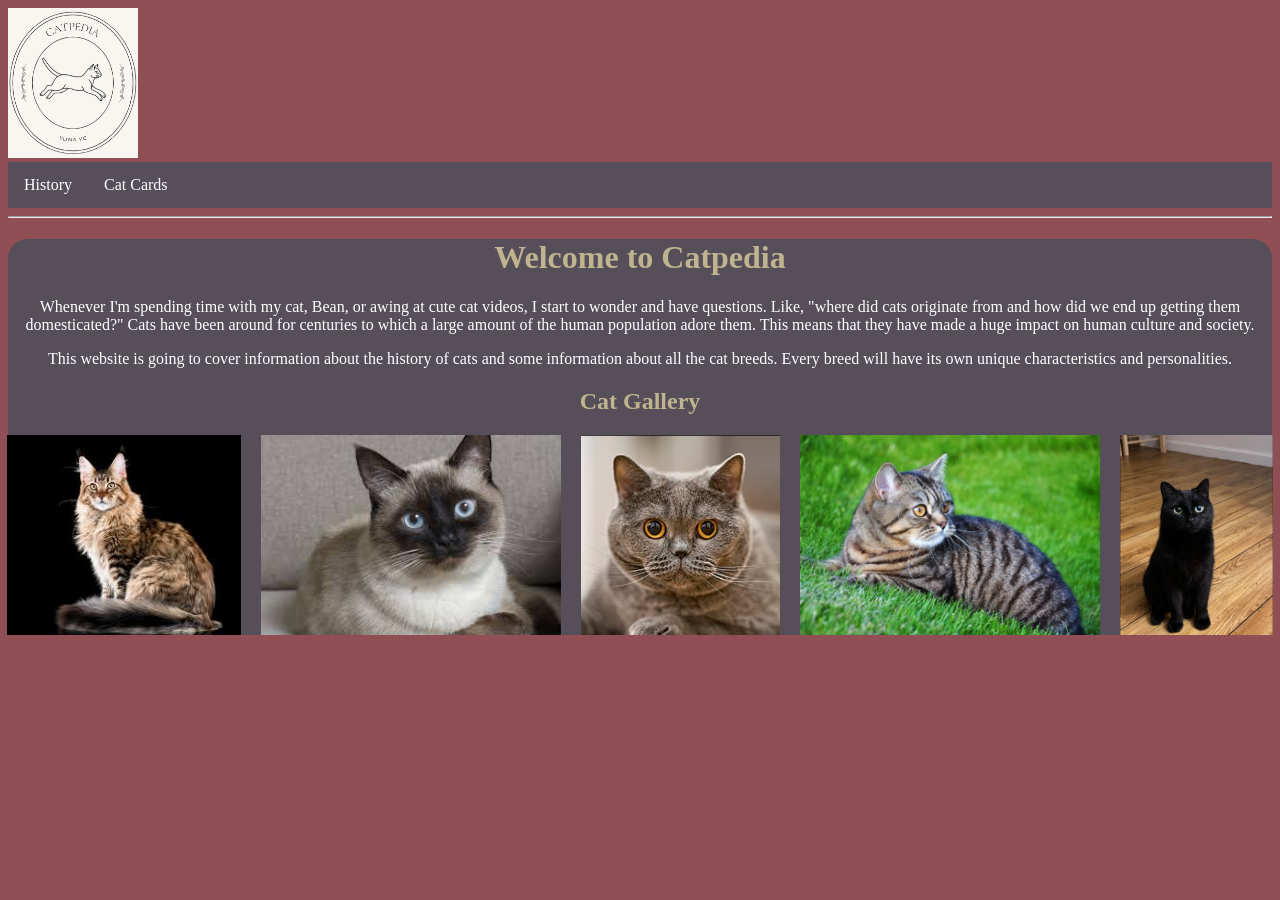
==== index.html @ 2dae17d2 "Add files via upload" ====
<!DOCTYPE html>
<html lang="en">
<head>
    <meta charset="UTF-8">
    <meta name="viewport" content="width=device-width, initial-scale=1.0">
    <title>Catpedia</title>
    <link href="css/styles.css" rel="stylesheet">
</head>
<body>
<header>
    <a href="index.html"><img src="images/logo.png" alt="Home" style="width:130px;height:150px;"></a>
    <nav class="primary-navigation">
        <ul>
            <li><a href="history.html">History</a></li>
            <li><a href="breeds.html">Cat Cards</a></li>
        </ul>
    </nav>
</header>

<hr>
<main>
<h1>Welcome to Catpedia</h1>
<p>Whenever I'm spending time with my cat, Bean, or awing at cute cat videos, I start to wonder and have questions. Like, "where did cats originate from and how did we end up getting them domesticated?" Cats have been around for centuries to which a large amount of the human population adore them. This means that they have made a huge impact on human culture and society.</p>
<p>This website is going to cover information about the history of cats and some information about all the cat breeds. Every breed will have its own unique characteristics and personalities.</p>
<h2>Cat Gallery</h2>
<div class="gallery">
    <img src="images/mainecoon.jpg" alt="cat1" width="300" height="200">
    <img src="images/siamese.jpg" alt="cat2" width="300" height="200">
    <img src="images/britishshorthair.png" alt="cat3" width="300" height="200">
    <img src="images/tabby.png" alt="cat4" width="300" height="200">
    <img src="images/blackcat.png" alt="cat5" width="200" height="200">
</div>
</main>
</body>
</html>
---- css/styles.css ----
.primary-navigation ul {
    list-style-type: none;
  margin: 0;
  padding: 0;
  overflow: hidden;
  background-color: #564E58;
}

ul li {
  float: left;
}

ul li a {
  display: block;
  color: white;
  text-align: center;
  padding: 14px 16px;
  text-decoration: none;
}

ul li a:hover {
  background-color: #111111;
}
body {
    background-color: #904E55;
}
main {
    background-color: #564E58;
    border-radius: 20px;
}
h1 {
    color: #BFB48F;
    text-align: center;
}
h2 {
    color: #BFB48F;
    text-align: center;
}
p {
    color: white;
    text-align: center;
}
.gallery {
    display: flex;
    gap: 20px;
    justify-content: center;

}
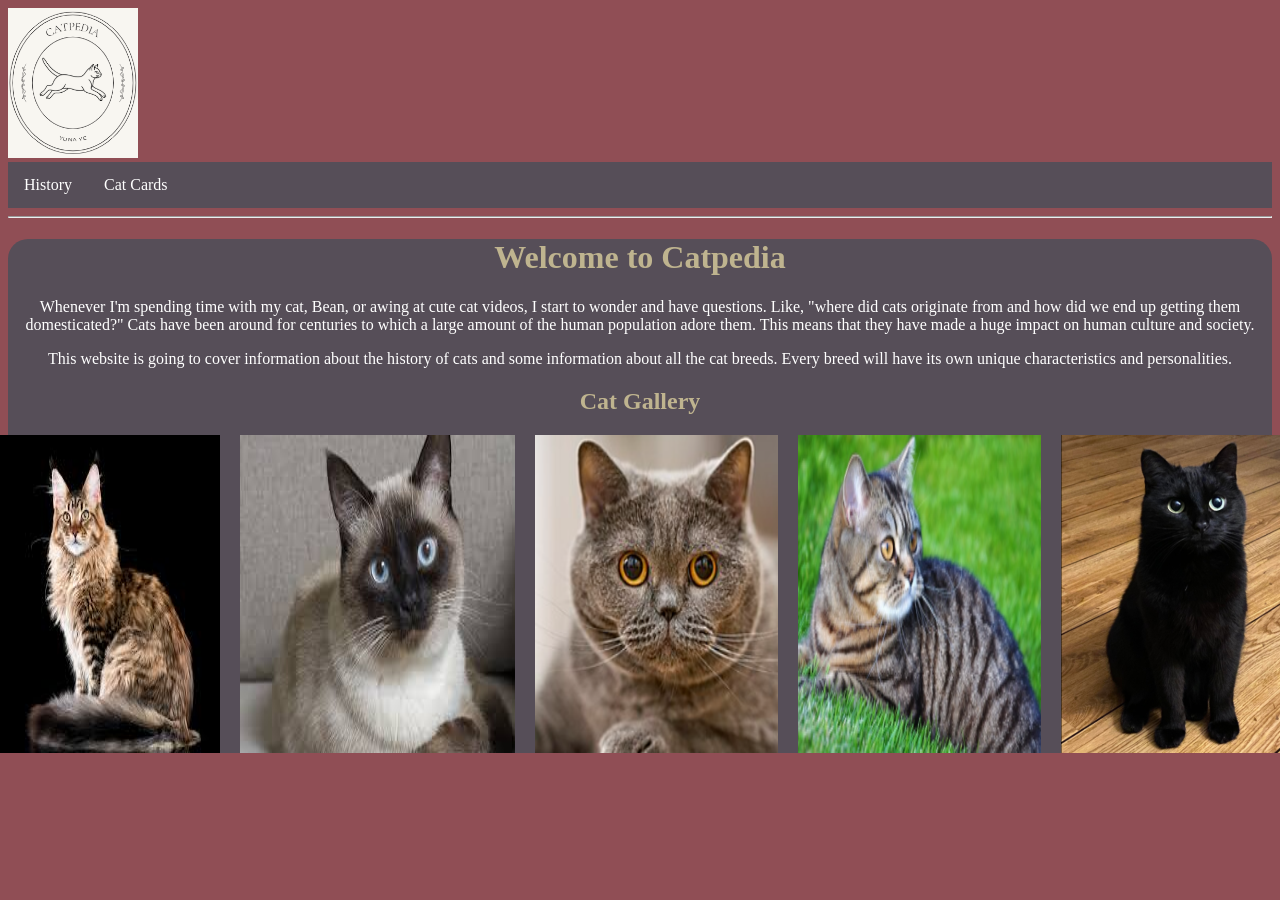
==== commit df65c7ff: "Remove width and height attributes from cat images" ====
--- a/index.html
+++ b/index.html
@@ -24,12 +24,12 @@
 <p>This website is going to cover information about the history of cats and some information about all the cat breeds. Every breed will have its own unique characteristics and personalities.</p>
 <h2>Cat Gallery</h2>
 <div class="gallery">
-    <img src="images/mainecoon.jpg" alt="cat1" width="300" height="200">
-    <img src="images/siamese.jpg" alt="cat2" width="300" height="200">
-    <img src="images/britishshorthair.png" alt="cat3" width="300" height="200">
-    <img src="images/tabby.png" alt="cat4" width="300" height="200">
-    <img src="images/blackcat.png" alt="cat5" width="200" height="200">
+    <img src="images/mainecoon.jpg" alt="cat1">
+    <img src="images/siamese.jpg" alt="cat2">
+    <img src="images/britishshorthair.png" alt="cat3">
+    <img src="images/tabby.png" alt="cat4">
+    <img src="images/blackcat.png" alt="cat5">
 </div>
 </main>
 </body>
-</html>+</html>
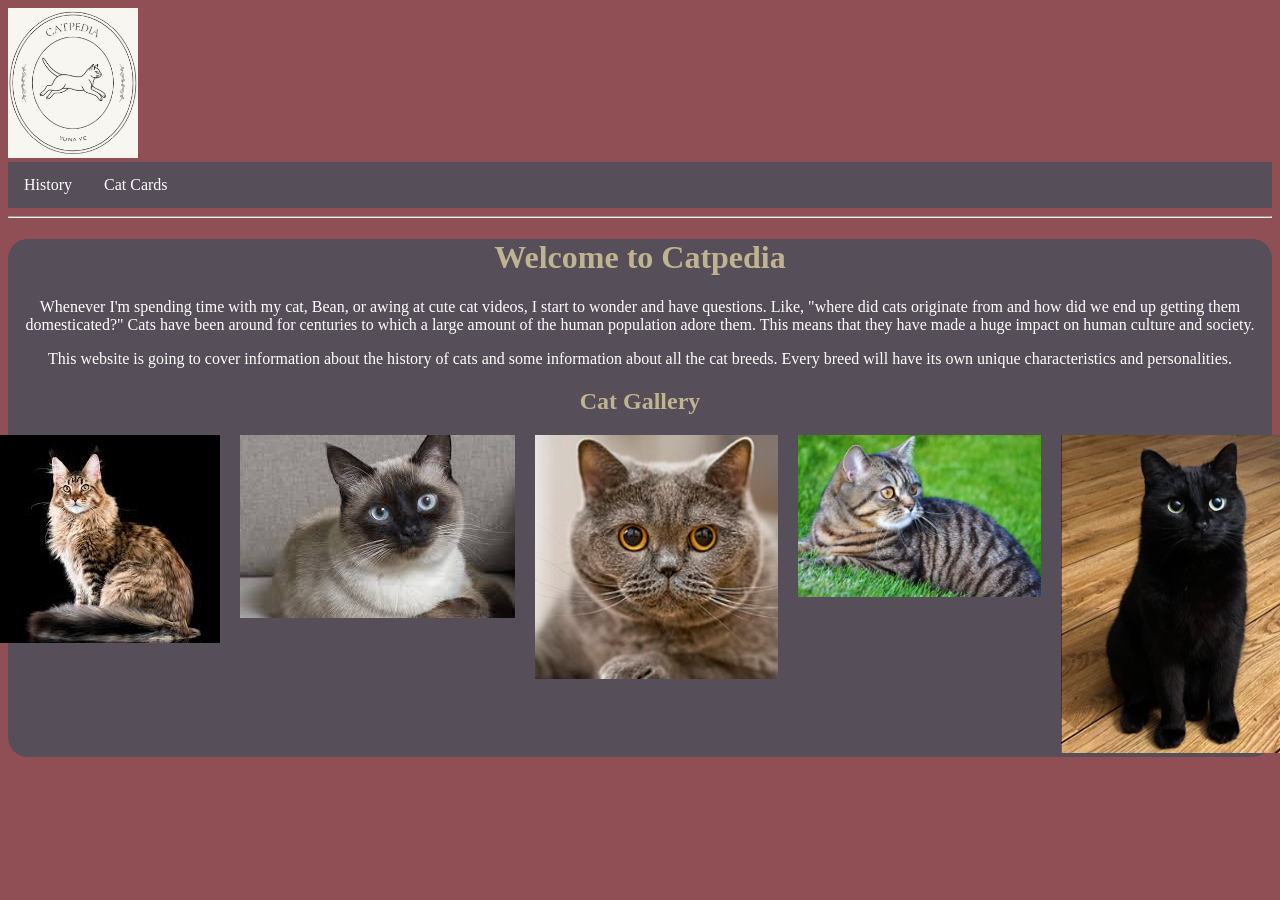
==== commit 7307a72c: "Refactor cat gallery layout with section and divs" ====
--- a/index.html
+++ b/index.html
@@ -23,13 +23,23 @@
 <p>Whenever I'm spending time with my cat, Bean, or awing at cute cat videos, I start to wonder and have questions. Like, "where did cats originate from and how did we end up getting them domesticated?" Cats have been around for centuries to which a large amount of the human population adore them. This means that they have made a huge impact on human culture and society.</p>
 <p>This website is going to cover information about the history of cats and some information about all the cat breeds. Every breed will have its own unique characteristics and personalities.</p>
 <h2>Cat Gallery</h2>
-<div class="gallery">
-    <img src="images/mainecoon.jpg" alt="cat1">
-    <img src="images/siamese.jpg" alt="cat2">
-    <img src="images/britishshorthair.png" alt="cat3">
-    <img src="images/tabby.png" alt="cat4">
-    <img src="images/blackcat.png" alt="cat5">
-</div>
+<section class="gallery">
+    <div class="picture1">
+        <img src="images/mainecoon.jpg" alt="cat1">
+    </div>
+    <div class="picture2">
+        <img src="images/siamese.jpg" alt="cat2">
+    </div>
+    <div class="picture3">
+        <img src="images/britishshorthair.png" alt="cat3">
+    </div>
+    <div class="picture4">
+        <img src="images/tabby.png" alt="cat4">
+    </div>
+    <div class="picture5">
+        <img src="images/blackcat.png" alt="cat5">
+    </div>
+</section>
 </main>
 </body>
 </html>
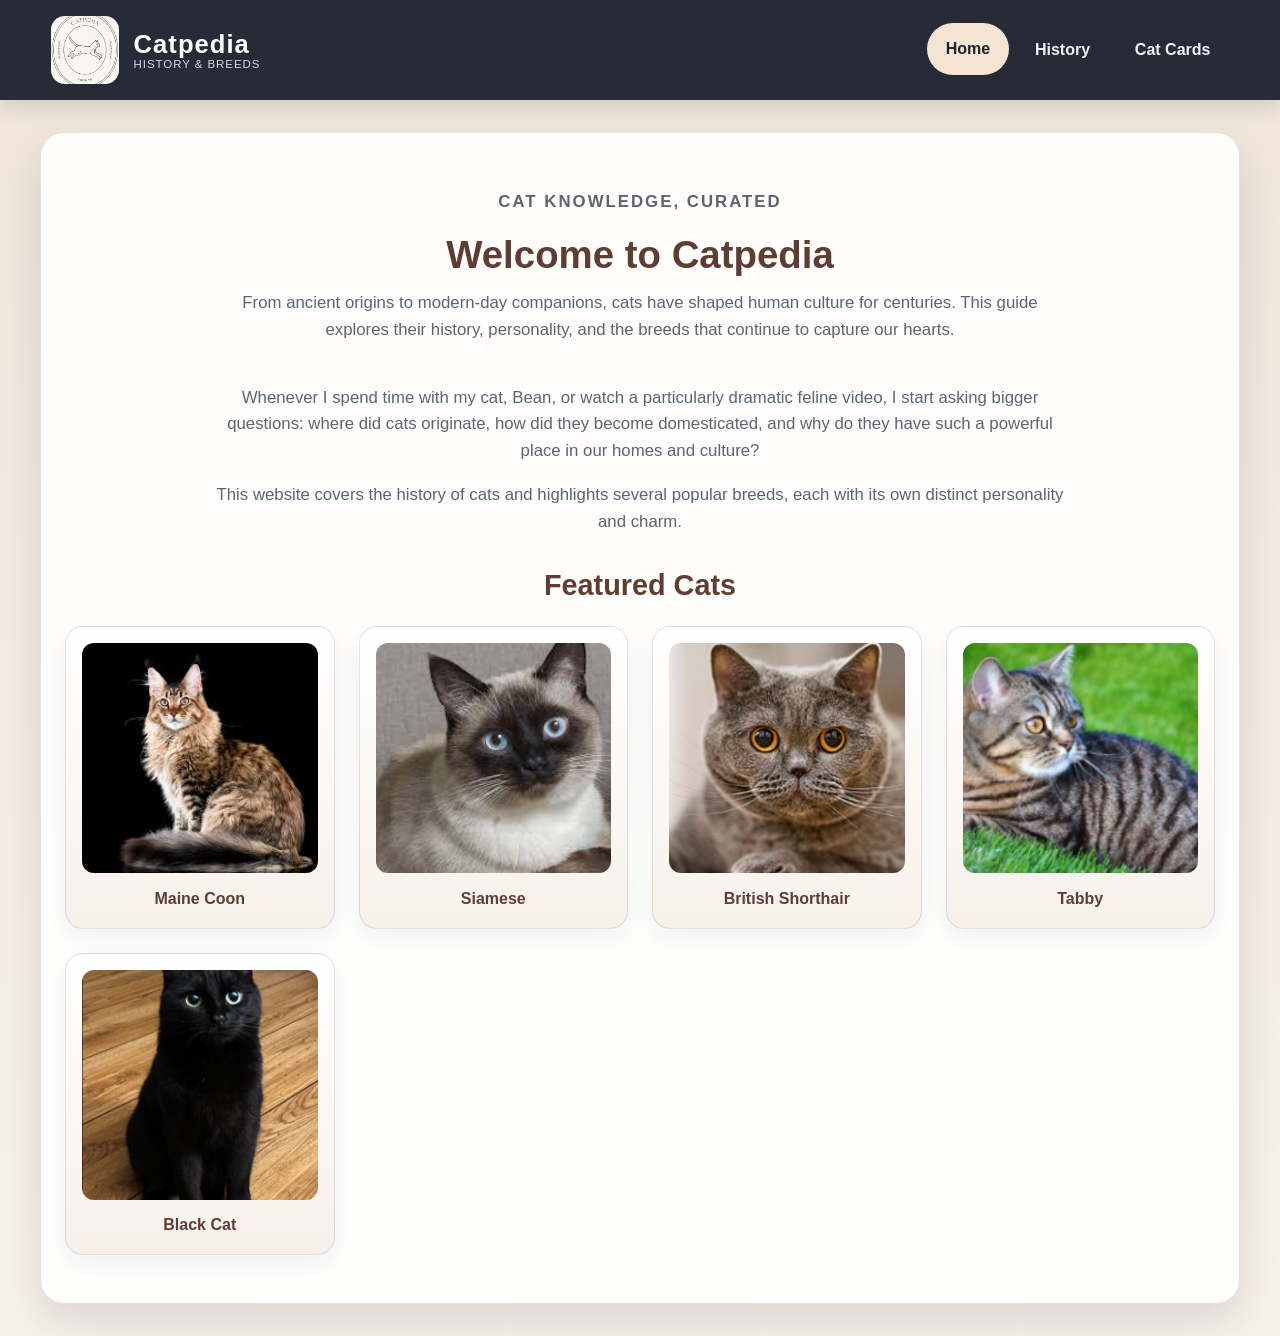
==== commit 80e761fb: "Add files via upload" ====
--- a/index.html
+++ b/index.html
@@ -3,43 +3,64 @@
 <head>
     <meta charset="UTF-8">
     <meta name="viewport" content="width=device-width, initial-scale=1.0">
-    <title>Catpedia</title>
+    <title>Catpedia | Home</title>
     <link href="css/styles.css" rel="stylesheet">
 </head>
 <body>
-<header>
-    <a href="index.html"><img src="images/logo.png" alt="Home" style="width:130px;height:150px;"></a>
-    <nav class="primary-navigation">
-        <ul>
-            <li><a href="history.html">History</a></li>
-            <li><a href="breeds.html">Cat Cards</a></li>
-        </ul>
-    </nav>
-</header>
+    <header class="site-header">
+        <a class="brand" href="index.html" aria-label="Catpedia home page">
+            <img src="images/logo.png" alt="Catpedia logo">
+            <span class="brand-text">
+                <strong>Catpedia</strong>
+                <small>History &amp; Breeds</small>
+            </span>
+        </a>
+        <nav class="primary-navigation" aria-label="Main navigation">
+            <ul>
+                <li><a href="index.html" class="active">Home</a></li>
+                <li><a href="history.html">History</a></li>
+                <li><a href="breeds.html">Cat Cards</a></li>
+            </ul>
+        </nav>
+    </header>
 
-<hr>
-<main>
-<h1>Welcome to Catpedia</h1>
-<p>Whenever I'm spending time with my cat, Bean, or awing at cute cat videos, I start to wonder and have questions. Like, "where did cats originate from and how did we end up getting them domesticated?" Cats have been around for centuries to which a large amount of the human population adore them. This means that they have made a huge impact on human culture and society.</p>
-<p>This website is going to cover information about the history of cats and some information about all the cat breeds. Every breed will have its own unique characteristics and personalities.</p>
-<h2>Cat Gallery</h2>
-<section class="gallery">
-    <div class="picture1">
-        <img src="images/mainecoon.jpg" alt="cat1">
-    </div>
-    <div class="picture2">
-        <img src="images/siamese.jpg" alt="cat2">
-    </div>
-    <div class="picture3">
-        <img src="images/britishshorthair.png" alt="cat3">
-    </div>
-    <div class="picture4">
-        <img src="images/tabby.png" alt="cat4">
-    </div>
-    <div class="picture5">
-        <img src="images/blackcat.png" alt="cat5">
-    </div>
-</section>
-</main>
+    <main class="page-shell">
+        <section class="hero">
+            <p class="eyebrow">Cat knowledge, curated</p>
+            <h1>Welcome to Catpedia</h1>
+            <p>From ancient origins to modern-day companions, cats have shaped human culture for centuries. This guide explores their history, personality, and the breeds that continue to capture our hearts.</p>
+        </section>
+
+        <section class="intro">
+            <p>Whenever I spend time with my cat, Bean, or watch a particularly dramatic feline video, I start asking bigger questions: where did cats originate, how did they become domesticated, and why do they have such a powerful place in our homes and culture?</p>
+            <p>This website covers the history of cats and highlights several popular breeds, each with its own distinct personality and charm.</p>
+        </section>
+
+        <section class="gallery-section">
+            <h2>Featured Cats</h2>
+            <div class="gallery">
+                <figure class="gallery-item">
+                    <img src="images/mainecoon.jpg" alt="Maine Coon cat portrait">
+                    <figcaption>Maine Coon</figcaption>
+                </figure>
+                <figure class="gallery-item">
+                    <img src="images/siamese.jpg" alt="Siamese cat portrait">
+                    <figcaption>Siamese</figcaption>
+                </figure>
+                <figure class="gallery-item">
+                    <img src="images/britishshorthair.png" alt="British shorthair cat portrait">
+                    <figcaption>British Shorthair</figcaption>
+                </figure>
+                <figure class="gallery-item">
+                    <img src="images/tabby.png" alt="Tabby cat portrait">
+                    <figcaption>Tabby</figcaption>
+                </figure>
+                <figure class="gallery-item">
+                    <img src="images/blackcat.png" alt="Black cat portrait">
+                    <figcaption>Black Cat</figcaption>
+                </figure>
+            </div>
+        </section>
+    </main>
 </body>
 </html>
--- a/css/styles.css
+++ b/css/styles.css
@@ -1,48 +1,208 @@
+:root {
+    --ink: #1f2430;
+    --muted: #5d6470;
+    --panel: #ffffff;
+    --panel-alt: #f7f1ea;
+    --accent: #8a5a44;
+    --accent-deep: #5e3d32;
+    --olive: #6f7d5d;
+    --line: rgba(31, 36, 48, 0.12);
+    --shadow: 0 18px 40px rgba(31, 36, 48, 0.12);
+}
+
+* {
+    box-sizing: border-box;
+}
+
+body {
+    margin: 0;
+    font-family: "Segoe UI", Tahoma, Geneva, Verdana, sans-serif;
+    background: linear-gradient(180deg, #efe5d8 0%, #f7f1ea 100%);
+    color: var(--ink);
+    line-height: 1.6;
+}
+
+a {
+    color: inherit;
+    text-decoration: none;
+}
+
+img {
+    display: block;
+    max-width: 100%;
+}
+
+.site-header {
+    display: flex;
+    align-items: center;
+    justify-content: space-between;
+    gap: 1.5rem;
+    padding: 1rem 4vw;
+    background: rgba(31, 36, 48, 0.96);
+    box-shadow: 0 8px 18px rgba(31, 36, 48, 0.12);
+    position: sticky;
+    top: 0;
+    z-index: 10;
+}
+
+.brand {
+    display: inline-flex;
+    align-items: center;
+    gap: 0.9rem;
+    color: #ffffff;
+}
+
+.brand img {
+    width: 68px;
+    height: 68px;
+    border-radius: 14px;
+    object-fit: cover;
+}
+
+.brand-text {
+    display: flex;
+    flex-direction: column;
+    line-height: 1.1;
+}
+
+.brand-text strong {
+    font-size: 1.6rem;
+    letter-spacing: 0.04em;
+}
+
+.brand-text small {
+    font-size: 0.72rem;
+    letter-spacing: 0.08em;
+    text-transform: uppercase;
+    opacity: 0.82;
+}
+
 .primary-navigation ul {
-    list-style-type: none;
-  margin: 0;
-  padding: 0;
-  overflow: hidden;
-  background-color: #564E58;
-}
-
-ul li {
-  float: left;
-}
-
-ul li a {
-  display: block;
-  color: white;
-  text-align: center;
-  padding: 14px 16px;
-  text-decoration: none;
-}
-
-ul li a:hover {
-  background-color: #111111;
-}
-body {
-    background-color: #904E55;
-}
-main {
-    background-color: #564E58;
-    border-radius: 20px;
-}
+    display: flex;
+    align-items: center;
+    gap: 0.5rem;
+    list-style: none;
+    margin: 0;
+    padding: 0;
+}
+
+.primary-navigation a {
+    display: block;
+    color: #edf2f7;
+    font-weight: 600;
+    padding: 0.8rem 1.15rem;
+    border-radius: 999px;
+    transition: background-color 0.2s ease, color 0.2s ease, transform 0.2s ease;
+}
+
+.primary-navigation a:hover,
+.primary-navigation .active {
+    background: #f4e4d2;
+    color: var(--ink);
+    transform: translateY(-1px);
+}
+
+.page-shell {
+    max-width: 1200px;
+    margin: 2rem auto;
+    padding: 2rem 1.5rem 3rem;
+    background: rgba(255, 255, 255, 0.9);
+    border: 1px solid var(--line);
+    border-radius: 24px;
+    box-shadow: var(--shadow);
+}
+
+.hero {
+    padding: 1.5rem 1rem 0.5rem;
+    text-align: center;
+}
+
+.eyebrow {
+    margin: 0;
+    color: var(--accent);
+    text-transform: uppercase;
+    letter-spacing: 0.12em;
+    font-size: 0.72rem;
+    font-weight: 700;
+}
+
+h1,
+h2,
+h3,
+h4 {
+    margin-top: 0;
+    color: var(--accent-deep);
+    line-height: 1.2;
+}
+
 h1 {
-    color: #BFB48F;
-    text-align: center;
-}
+    margin: 0.5rem 0 0.75rem;
+    font-size: clamp(2.2rem, 3vw, 3.3rem);
+    text-align: center;
+}
+
 h2 {
-    color: #BFB48F;
-    text-align: center;
-}
-p {
-    color: white;
-    text-align: center;
-}
+    margin-bottom: 1rem;
+    font-size: clamp(1.8rem, 2vw, 2.3rem);
+    text-align: center;
+}
+
+.intro,
+.hero p {
+    max-width: 850px;
+    margin: 0 auto 1rem;
+    color: var(--muted);
+    font-size: 1.05rem;
+    text-align: center;
+}
+
+.gallery-section {
+    margin-top: 2rem;
+}
+
 .gallery {
-    display: flex;
-    gap: 20px;
-    justify-content: center;
-
-}+    display: grid;
+    grid-template-columns: repeat(auto-fit, minmax(220px, 1fr));
+    gap: 1.5rem;
+    margin-top: 1.5rem;
+}
+
+.gallery-item {
+    margin: 0;
+    padding: 1rem;
+    background: linear-gradient(180deg, #fff 0%, #f7f1ea 100%);
+    border: 1px solid var(--line);
+    border-radius: 18px;
+    box-shadow: 0 10px 25px rgba(31, 36, 48, 0.06);
+}
+
+.gallery-item img {
+    width: 100%;
+    height: 230px;
+    object-fit: cover;
+    border-radius: 12px;
+    margin-bottom: 0.8rem;
+}
+
+.gallery-item figcaption {
+    font-weight: 700;
+    color: var(--accent-deep);
+    text-align: center;
+}
+
+@media (max-width: 720px) {
+    .site-header {
+        flex-direction: column;
+        align-items: flex-start;
+    }
+
+    .primary-navigation ul {
+        flex-wrap: wrap;
+    }
+
+    .page-shell {
+        margin: 1rem 0.75rem;
+        padding: 1.5rem 1rem 2rem;
+    }
+}
+
